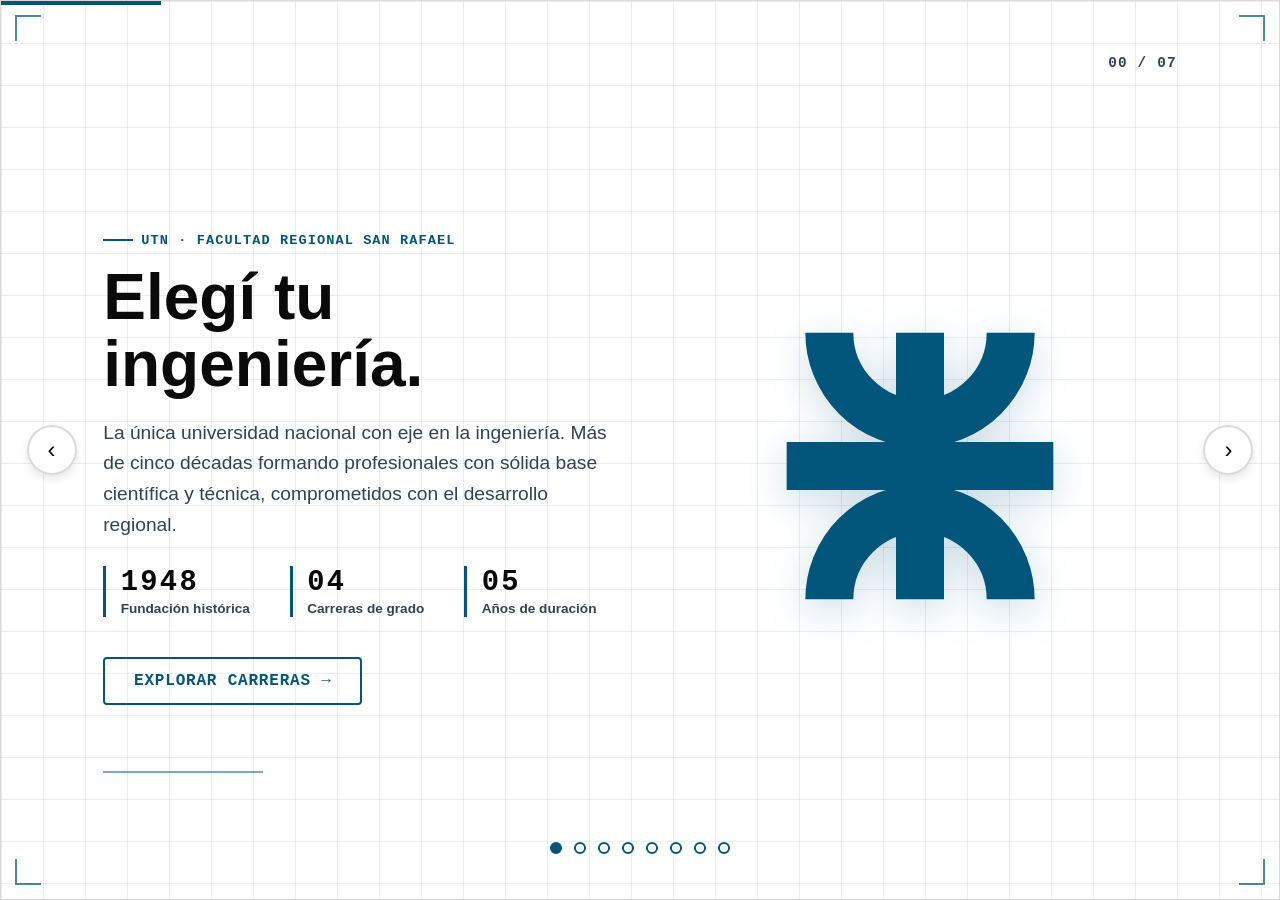
==== index.html @ 5a1975df "Optimizar encuadre responsive en formato móvil para la primera y última diapositiva" ====
<!DOCTYPE html>
<html lang="es">
<head>
<meta charset="UTF-8">
<meta name="viewport" content="width=device-width, initial-scale=1, maximum-scale=1, user-scalable=no, viewport-fit=cover">
<title>UTN San Rafael — Elegí tu ingeniería</title>
<meta name="description" content="Presentación interactiva de las carreras de grado de la UTN Facultad Regional San Rafael. Conocé la oferta académica, duración, planes de estudio y orientación vocacional.">

<!-- Open Graph / Facebook / WhatsApp -->
<meta property="og:type" content="website">
<meta property="og:url" content="https://ignacio-helbas.github.io/PresentacionOfertaEducativa/">
<meta property="og:title" content="UTN San Rafael — Elegí tu ingeniería">
<meta property="og:description" content="Presentación interactiva de las carreras de grado de la UTN Facultad Regional San Rafael. Conocé la oferta académica, duración y planes de estudio.">
<meta property="og:image" content="https://ignacio-helbas.github.io/PresentacionOfertaEducativa/imagenes/og-portada.png">
<meta property="og:image:secure_url" content="https://ignacio-helbas.github.io/PresentacionOfertaEducativa/imagenes/og-portada.png">
<meta property="og:image:type" content="image/png">
<meta property="og:image:width" content="1200">
<meta property="og:image:height" content="630">
<meta property="og:image:alt" content="Portada de UTN San Rafael - Elegí tu ingeniería">

<!-- Twitter / X -->
<meta name="twitter:card" content="summary_large_image">
<meta name="twitter:url" content="https://ignacio-helbas.github.io/PresentacionOfertaEducativa/">
<meta name="twitter:title" content="UTN San Rafael — Elegí tu ingeniería">
<meta name="twitter:description" content="Presentación interactiva de las carreras de grado de la UTN Facultad Regional San Rafael. Conocé la oferta académica, duración y planes de estudio.">
<meta name="twitter:image" content="https://ignacio-helbas.github.io/PresentacionOfertaEducativa/imagenes/og-portada.png">

<link rel="stylesheet" href="Animacion.css">
</head>
<body>

<div id="stage">
<div id="deck">
  <div class="bpgrid"></div>
  <div class="corner tl"></div><div class="corner tr"></div><div class="corner bl"></div><div class="corner br"></div>
  <div class="progress" id="progress"></div>

  <!-- DIAPOSITIVA 0: Bienvenida e Institución -->
  <div class="slide active" id="s0">
    <div class="slide-content">
      <span class="idx mono">00 / 07</span>
      
      <div class="hero-container">
        <div class="hero-text">
          <span class="tag mono">UTN · FACULTAD REGIONAL SAN RAFAEL</span>
          <h1 class="big">Elegí tu<br>ingeniería.</h1>
          <p class="lead">La única universidad nacional con eje en la ingeniería. Más de cinco décadas formando profesionales con sólida base científica y técnica, comprometidos con el desarrollo regional.</p>
          
          <div class="statrow">
            <div class="stat"><b class="mono">1948</b><span>Fundación histórica</span></div>
            <div class="stat"><b class="mono">04</b><span>Carreras de grado</span></div>
            <div class="stat"><b class="mono">05</b><span>Años de duración</span></div>
          </div>

          <button class="startbtn mono btn-block hero-btn" onclick="go(1)">EXPLORAR CARRERAS →</button>
        </div>

        <!-- Contenedor del Logo Animado UTN -->
        <div class="hero-visual">
          <svg class="utn-animated-logo" viewBox="0 0 120 120" xmlns="http://www.w3.org/2000/svg">
            <g stroke="var(--azul)" stroke-width="18" stroke-linecap="butt" fill="none">
              <path class="draw-path" d="M 60 60 L 60 10" />
              <path class="draw-path" d="M 60 60 L 60 110" />
              <path class="draw-path delay-1" d="M 60 60 L 10 60" />
              <path class="draw-path delay-1" d="M 60 60 L 110 60" />
              <path class="draw-path delay-2" d="M 60 44 A 34 34 0 0 1 26 10" />
              <path class="draw-path delay-2" d="M 60 44 A 34 34 0 0 0 94 10" />
              <path class="draw-path delay-3" d="M 60 76 A 34 34 0 0 0 26 110" />
              <path class="draw-path delay-3" d="M 60 76 A 34 34 0 0 1 94 110" />
            </g>
          </svg>
        </div>
      </div>
      <div class="blueline"></div>
    </div>
  </div>

  <!-- DIAPOSITIVA 1: Matriz de Carreras -->
  <div class="slide" id="s1">
    <div class="slide-content" style="width: 100%;">
      <span class="idx mono">01 / 07</span>
      <span class="tag mono">OFERTA ACADÉMICA</span>
      <h1 class="big" style="font-size:clamp(1.5rem,3.4vw,2.2rem)">Seleccioná una especialidad</h1>
      <div id="career-grid" class="career-grid"></div>
    </div>
  </div>

  <!-- DIAPOSITIVA 6: Test de orientación -->
  <div class="slide" id="s6">
    <div class="slide-content" style="width: 100%;">
      <span class="idx mono">06 / 07</span>
      <span class="tag mono">TEST DE ORIENTACIÓN</span>
      <h1 class="big" style="font-size:clamp(1.5rem,3.4vw,2.2rem)">¿No sabés cuál elegir?</h1>
      <div class="quizwrap">
        <div id="quizBox"></div>
        <div id="quizResult"></div>
      </div>
    </div>
  </div>

  <!-- DIAPOSITIVA 7: Contacto e Ingreso -->
  <div class="slide" id="s7">
    <div class="slide-content">
      <span class="idx mono">07 / 07</span>
      <span class="tag mono">CONTACTO E INGRESO</span>
      <h1 class="big" style="font-size:clamp(1.35rem,2.8vw,1.85rem); margin: 0 0 .4rem;">Sumate a la próxima generación de ingenieros.</h1>
      
      <p class="lead" style="margin-bottom: .6rem; font-size: clamp(.85rem,1.1vw,.95rem); line-height: 1.45; max-width: 620px;">
        Desde el <strong>13 de noviembre al 28 de diciembre</strong> estarán abiertas las inscripciones para cursar el ingreso universitario desde el <strong>18 de enero hasta fines del mes de febrero</strong>.
      </p>

      <div class="statrow" style="margin: .8rem 0; gap: 2rem;">
        <div class="stat">
          <b class="mono" style="font-size: 1.15rem;">13 NOV · 28 DIC</b>
          <span style="font-size: .75rem;">Inscripciones abiertas</span>
        </div>
        <div class="stat">
          <b class="mono" style="font-size: 1.15rem;">18 ENE · FINES FEB</b>
          <span style="font-size: .75rem;">Cursado del ingreso</span>
        </div>
      </div>

      <div class="contact-grid" style="display: grid; grid-template-columns: repeat(auto-fit, minmax(260px, 1fr)); gap: 1rem 2rem; margin-top: .8rem; padding-top: .8rem; border-top: 1px solid var(--line); max-width: 720px;">
        <div>
          <span class="mono" style="display: block; font-size: .75rem; font-weight: bold; color: var(--azul); letter-spacing: .08em; margin-bottom: .25rem;">
            CONTACTO · SECRETARÍA ESTUDIANTIL
          </span>
          <p style="margin: 0; font-size: .92rem; font-weight: bold; color: var(--ink);">
            Ing. Giuliana Romani <span class="mono" style="font-size: .8rem; color: var(--dim); font-weight: normal;">· Secretaria</span>
          </p>
          <p style="margin: .2rem 0; font-size: .85rem; color: var(--dim);">
            <a href="mailto:gromani@frsr.utn.edu.ar" style="color: var(--azul); font-weight: bold; text-decoration: none;">gromani@frsr.utn.edu.ar</a>
            <span style="margin: 0 .3rem; color: var(--line);">·</span>
            <span class="mono">Tel. 0260 4421078 int. 120</span>
          </p>

          <div>
            <a href="https://www.instagram.com/bienestarutnsanrafael/" target="_blank" rel="noopener" class="ig-link" style="margin-top: .3rem;">
              <div class="ig-circle" style="width: 24px; height: 24px;">
                <svg width="13" height="13" viewBox="0 0 24 24" fill="none" stroke="currentColor" stroke-width="2" stroke-linecap="round" stroke-linejoin="round">
                  <rect width="20" height="20" x="2" y="2" rx="5" ry="5"/>
                  <path d="M16 11.37A4 4 0 1 1 12.63 8 4 4 0 0 1 16 11.37z"/>
                  <line x1="17.5" x2="17.51" y1="6.5" y2="6.5"/>
                </svg>
              </div>
              <span class="ig-user" style="font-size: .88rem;">@bienestarutnsanrafael</span>
            </a>
          </div>
        </div>

        <div>
          <span class="mono" style="display: block; font-size: .75rem; font-weight: bold; color: var(--dim); letter-spacing: .08em; margin-bottom: .25rem;">
            SEDE Y ENLACES
          </span>
          <p class="mono" style="font-size: .78rem; margin: 0 0 .4rem; color: var(--dim); line-height: 1.35;">
            AV. JUSTO JOSÉ DE URQUIZA 314 · SAN RAFAEL
          </p>
          <div class="linklist" style="margin-top: 0;">
            <a href="https://www.frsr.utn.edu.ar/seminario-universitario" target="_blank" rel="noopener" style="margin: .2rem 0; font-size: .88rem;">→ Cómo inscribirse</a>
            <a href="https://www.frsr.utn.edu.ar/" target="_blank" rel="noopener" style="margin: .2rem 0; font-size: .88rem;">→ Sitio oficial de la Facultad</a>
          </div>
        </div>
      </div>

      <div style="margin-top: 1rem;">
        <button class="startbtn mono btn-block" style="padding: .55rem 1.4rem; font-size: .85rem;" onclick="go(0)">← VOLVER AL INICIO</button>
      </div>
    </div>
  </div>

  <!-- Controles de Navegación -->
  <button class="arrow" id="prev" onclick="step(-1)">‹</button>
  <button class="arrow" id="next" onclick="step(1)">›</button>
  <div id="nav"></div>
</div>
</div>

<script>
const CAREERS=[
 {id:"sistemas",color:"#ed2f59",name:"Ingeniería en Sistemas de Información",
  tag:"Software, datos y seguridad informática",
  years:"5 años",hours:"4016 hs",
  desc:"Forma profesionales capaces de analizar requerimientos de información y diseñar, desarrollar, implementar y controlar sistemas informáticos al servicio de organizaciones de cualquier rubro.",
  chips:["Seguridad informática","Desarrollo de software","Calidad de sistemas"],
  plan:"https://frsrutneduar-my.sharepoint.com/:b:/g/personal/web_frsr_utn_edu_ar/IQAoP-qR4d-MSY-2PwpPExMqAU0PEO1Xm5k931-MudNQInE?e=33eVlI",
  image:"https://www.frsr.utn.edu.ar/wp-content/uploads/2023/03/03-SistDeco.jpg",
  localImage:"imagenes/03-SistDeco.jpg",
  path:'<rect x="3" y="4" width="18" height="13" rx="1"/><path d="M8 21h8M12 17v4"/>'},
 {id:"civil",color:"#ea5437",name:"Ingeniería Civil",
  tag:"Estructuras, obras y desarrollo urbano",
  years:"5 años",hours:"~4000 hs",
  desc:"Forma profesionales capaces de diseñar, proyectar, calcular y dirigir obras de infraestructura civil, vial e hidráulica, con criterios de calidad y sostenibilidad.",
  chips:["Estructuras","Obras viales","Hidráulica"],
  plan:"https://frsrutneduar-my.sharepoint.com/:b:/g/personal/web_frsr_utn_edu_ar/IQA4Mn1q00krQYCNsZdlv_WoAaQmWapWE_-N_8TSxXfb8dk?e=gDS9Yk",
  image:"https://www.frsr.utn.edu.ar/wp-content/uploads/2023/08/Carreras-Dec-Civ.png",
  localImage:"imagenes/Carreras-Dec-Civ.png",
  path:'<path d="M3 21h18M4 21V10l8-6 8 6v11M9 21v-6h6v6"/>'},
 {id:"electro",color:"#55749a",name:"Ingeniería Electromecánica",
  tag:"Energía, máquinas y automatización",
  years:"5 años",hours:"~4000 hs",
  desc:"Prepara profesionales para diseñar, calcular y mantener máquinas, instalaciones y sistemas eléctricos, mecánicos y de generación de energía.",
  chips:["Automatización","Energía eléctrica","Mantenimiento"],
  plan:"https://frsrutneduar-my.sharepoint.com/:b:/g/personal/web_frsr_utn_edu_ar/IQDe3_PeKOXOSodCXI_8q090AXrpE_jPvJF8T1yzlxkEilc?e=tUMP7x",
  image:"https://www.frsr.utn.edu.ar/wp-content/uploads/2023/08/Carreras-Dec-Ele.png",
  localImage:"imagenes/Carreras-Dec-Ele.png",
  objectPosition:"center 77%",
  path:'<path d="M13 2 3 14h7l-1 8 10-12h-7l1-8Z"/>'},
 {id:"industrial",color:"#7a8216",name:"Ingeniería Industrial",
  tag:"Gestión de procesos y producción",
  years:"5 años",hours:"~4000 hs",
  desc:"Forma profesionales para gestionar organizaciones y sistemas productivos de forma integral, aplicando mejora continua y nuevas tecnologías.",
  chips:["Producción","Logística","Mejora continua"],
  plan:"https://frsrutneduar-my.sharepoint.com/:b:/g/personal/web_frsr_utn_edu_ar/IQAzqlwRzWwTRpLQ-387n7xQAToQne6_MbGmb79vxZ9rZrI?e=TErCXV",
  image:"https://www.frsr.utn.edu.ar/wp-content/uploads/2023/08/Carreras-Dec-Ind.png",
  localImage:"imagenes/Carreras-Dec-Ind.png",
  objectPosition:"center 60%",
  path:'<rect x="3" y="10" width="4" height="10"/><rect x="10" y="6" width="4" height="14"/><rect x="17" y="3" width="4" height="17"/>'}
];

const deck = document.getElementById("deck");
const gridEl = document.getElementById("career-grid");

CAREERS.forEach((c, i) => {
  // 1. Matriz 2x2
  const card = document.createElement("div");
  card.className = "career-card";
  card.style.borderColor = c.color;
  card.innerHTML = `
    <div class="iconbox" style="background:${c.color}; margin: 0 auto 1rem auto;">
      <svg viewBox="0 0 24 24" fill="none" stroke="#fff" stroke-width="2">${c.path}</svg>
    </div>
    <h3 style="margin:0; font-size:1.1rem; color:var(--ink)">${c.name}</h3>
  `;
  card.onclick = () => go(i + 2);
  gridEl.appendChild(card);

  // 2. Diapositiva Carrera
  const el = document.createElement("div");
  el.className = "slide"; 
  el.id = "career" + i;
  el.innerHTML = `
    <div class="slide-content">
      <span class="idx mono">0${i+2} / 07</span>
      <span class="tag mono" style="color:${c.color}; font-size: 1.1rem; font-weight: bold;">CARRERA 0${i+1} · ${c.years.toUpperCase()}</span>
      <div class="career">
        <div class="left">
          <div class="iconbox" style="background:${c.color}"><svg viewBox="0 0 24 24" fill="none" stroke="#fff" stroke-width="2">${c.path}</svg></div>
          <h1 class="big" style="font-size:clamp(1.5rem,2.6vw,1.9rem)">${c.name}</h1>
          <p class="lead">${c.desc}</p>
          <div class="metrics">
            <div class="metric"><b class="mono" style="color:${c.color}">${c.years}</b><span>Duración</span></div>
            <div class="metric"><b class="mono" style="color:${c.color}">${c.hours}</b><span>Carga horaria</span></div>
          </div>
          <div class="chips">${c.chips.map(x=>`<span class="chip">${x}</span>`).join("")}</div>
          
          <div class="mobile-btn-group" style="display:flex; gap:10px; margin-top:1.8rem; flex-wrap: wrap;">
              <a class="planbtn mono btn-block" style="background:${c.color}" href="${c.plan}" target="_blank" rel="noopener">VER PLAN ↗</a>
              <button class="startbtn mono btn-block" style="margin-top:0; border-color:${c.color}; color:${c.color}" onclick="go(1)">← VOLVER</button>
          </div>
        </div>
        <div class="rightpanel" style="border-color:${c.color}; box-shadow: 0 4px 15px ${c.color}25;">
          <div class="scanline" style="background:${c.color}"></div>
          ${c.image 
            ? `<img src="${c.image}" alt="${c.name}" class="career-img" style="object-position: ${c.objectPosition || 'center'};" onerror="this.onerror=null; if('${c.localImage}') this.src='${c.localImage}';">`
            : `<svg viewBox="0 0 24 24" fill="none" stroke="${c.color}" stroke-width="1.2" opacity="0.9">${c.path}</svg>`
          }
        </div>
      </div>
    </div>`;
  deck.insertBefore(el, document.getElementById("s6"));
});

const slides=[...document.querySelectorAll(".slide")];
const navEl=document.getElementById("nav");
slides.forEach((s,i)=>{
  const d=document.createElement("button");
  d.className="dot"; d.setAttribute("aria-label","Ir a diapositiva "+(i+1));
  d.addEventListener("click",()=>go(i));
  navEl.appendChild(d);
});
let cur=0;
const hash = window.location.hash.toLowerCase();
if (hash.includes("sistemas") || hash.includes("career0")) cur = 2;
else if (hash.includes("civil") || hash.includes("career1")) cur = 3;
else if (hash.includes("electro") || hash.includes("career2")) cur = 4;
else if (hash.includes("industrial") || hash.includes("career3")) cur = 5;
else if (hash.includes("contacto") || hash.includes("ingreso") || hash.includes("s7")) cur = 7;
function render(){
  slides.forEach((s,i)=>{
    s.classList.toggle("active",i===cur);
    s.classList.toggle("left",i<cur);
    // Vuelve el scroll arriba cuando cambias de diapositiva
    if(i===cur) s.scrollTop = 0; 
  });
  [...navEl.children].forEach((d,i)=>d.classList.toggle("on",i===cur));
  document.getElementById("progress").style.width=((cur+1)/slides.length*100)+"%";
}
function go(i){cur=Math.max(0,Math.min(slides.length-1,i));render()}
function step(d){go(cur+d)}
document.addEventListener("keydown",e=>{
  if(e.key==="ArrowRight")step(1);
  if(e.key==="ArrowLeft")step(-1);
});
let touchX=null; let touchY=null;
deck.addEventListener("touchstart",e=>{
  touchX=e.touches[0].clientX;
  touchY=e.touches[0].clientY;
});
deck.addEventListener("touchend",e=>{
  if(touchX===null || touchY===null)return;
  const dx=e.changedTouches[0].clientX-touchX;
  const dy=e.changedTouches[0].clientY-touchY;
  // Solo cambiamos de diapositiva si el swipe fue más horizontal que vertical (para no entorpecer el scroll de lectura)
  if(Math.abs(dx) > Math.abs(dy) && Math.abs(dx)>50){
    step(dx<0?1:-1);
  }
  touchX=null; touchY=null;
});
render();

const QUESTIONS=[
 {q:"¿Qué te gusta más?",
  opts:[{t:"Programar y resolver problemas lógicos",w:{sistemas:2}},
        {t:"Construir y diseñar espacios y estructuras",w:{civil:2}},
        {t:"Entender cómo funcionan máquinas y motores",w:{electro:2}},
        {t:"Organizar procesos y mejorar cómo se hacen las cosas",w:{industrial:2}}]},
 {q:"En un proyecto grupal, ¿qué rol tomás?",
  opts:[{t:"El que arma el plan y coordina tiempos",w:{industrial:1}},
        {t:"El que resuelve los problemas técnicos",w:{electro:1,sistemas:1}},
        {t:"El que dibuja o planifica el diseño",w:{civil:1}},
        {t:"El que programa o automatiza tareas",w:{sistemas:1}}]},
 {q:"¿Qué materia del secundario disfrutás más?",
  opts:[{t:"Matemática y computación",w:{sistemas:1}},
        {t:"Física y dibujo técnico",w:{civil:1}},
        {t:"Física y tecnología",w:{electro:1}},
        {t:"Economía y organización",w:{industrial:1}}]}
];
let answers=[]; let qIndex=0;
const quizBox=document.getElementById("quizBox");
function renderQuestion(){
  if(qIndex>=QUESTIONS.length){showResult();return}
  const q=QUESTIONS[qIndex];
  quizBox.innerHTML=`<p class="mono" style="font-size:.8rem;color:var(--azul)">PREGUNTA 0${qIndex+1}/03</p><p style="font-size:1rem">${q.q}</p>`+
    q.opts.map((o,i)=>`<button class="opt" data-i="${i}">${o.t}</button>`).join("");
  quizBox.querySelectorAll(".opt").forEach(btn=>{
    btn.addEventListener("click",()=>{
      answers.push(q.opts[btn.dataset.i].w);
      qIndex++;
      renderQuestion();
    });
  });
}
function showResult(){
  const totals={sistemas:0,civil:0,electro:0,industrial:0};
  answers.forEach(w=>{for(const k in w)totals[k]+=w[k]});
  let best="sistemas",max=-1;
  for(const k in totals){if(totals[k]>max){max=totals[k];best=k}}
  const c=CAREERS.find(x=>x.id===best);
  quizBox.innerHTML=`<button class="opt" onclick="restartQuiz()">↺ Volver a intentar</button>`;
  const res=document.getElementById("quizResult");
  res.style.display="block";
  res.style.borderColor=c.color;
  res.innerHTML=`<span class="mono" style="font-size:.7rem;color:${c.color}">RESULTADO</span><br><b>${c.name}</b><br><span style="color:var(--dim);font-size:.85rem">${c.tag}</span>`;
}
function restartQuiz(){answers=[];qIndex=0;document.getElementById("quizResult").style.display="none";renderQuestion()}
renderQuestion();
</script>
</body>
</html>
---- Animacion.css ----
/* ==========================================================================
   UTN SAN RAFAEL - MUESTRA EDUCATIVA (Adaptado 9:16 Móvil)
   ========================================================================== */

:root {
  --ink: #0a0a0a;         
  --dim: #334155;         
  --line: rgba(0,0,0,0.15);
  --bg0: #f1f5f9;         
  --bg1: #ffffff;         
  --civil: #ea5437; 
  --electro: #55749a; 
  --industrial: #7a8216; 
  --sistemas: #ed2f59; 
  --azul: #02557b;
}

* { box-sizing: border-box; }
html, body { height: 100%; }

body {
  margin: 0; padding: 0;
  background: var(--bg0);
  color: var(--ink);
  font-family: Arial, Helvetica, sans-serif;
  overflow: hidden; 
}

#stage {
  position: fixed; inset: 0;
  display: flex; align-items: center; justify-content: center;
  background: radial-gradient(circle at 20% 10%, #ffffff 0%, var(--bg0) 80%);
}

#deck {
  position: relative;
  width: 100%; height: 100%;
  max-height: 100vh;
  max-width: 1400px;
  aspect-ratio: 16/9; /* Para PC se mantiene rectangular */
  background: var(--bg1);
  border: 1px solid var(--line);
  overflow: hidden;
  box-shadow: 0 20px 50px rgba(0,0,0,0.1); 
}

.bpgrid {
  position: absolute; inset: 0; pointer-events: none;
  background-image: linear-gradient(var(--line) 1px, transparent 1px), linear-gradient(90deg, var(--line) 1px, transparent 1px);
  background-size: 42px 42px; opacity: .5;
}

.corner { position: absolute; width: 26px; height: 26px; border: 2px solid var(--azul); opacity: .7; pointer-events: none; }
.corner.tl { top: 14px; left: 14px; border-right: none; border-bottom: none; }
.corner.tr { top: 14px; right: 14px; border-left: none; border-bottom: none; }
.corner.bl { bottom: 14px; left: 14px; border-right: none; border-top: none; }
.corner.br { bottom: 14px; right: 14px; border-left: none; border-top: none; }

/* Envoltorio principal de cada diapositiva */
.slide {
  position: absolute; inset: 0;
  display: flex; flex-direction: column; justify-content: center;
  padding: 6% 8%;
  opacity: 0; transform: translateX(40px);
  transition: opacity .5s ease, transform .5s ease;
  pointer-events: none;
  overflow-y: auto; /* Fundamental para celulares */
  overflow-x: hidden;
}

/* Ocultar barra de scroll para estética app */
.slide::-webkit-scrollbar { width: 0px; background: transparent; }

.slide.active { opacity: 1; transform: translateX(0); pointer-events: auto; }
.slide.left { transform: translateX(-40px); }

/* Contenedor interno para centrar el contenido y respetar márgenes del scroll */
.slide-content {
  width: 100%;
  margin: auto 0;
  display: flex; flex-direction: column;
}

#s0 .slide-content { align-items: flex-start; }
#s1 .slide-content { align-items: center; text-align: center; }

/* Tipografía general */
.mono { font-family: "Courier New", monospace; letter-spacing: .08em; }
h1.big { font-size: clamp(2.2rem, 5vw, 4rem); margin: 0 0 .6rem; font-weight: 800; line-height: 1.05; }
p.lead { color: var(--dim); max-width: 600px; line-height: 1.6; font-size: clamp(1.05rem, 1.5vw, 1.25rem); }

.tag { display: inline-flex; align-items: center; gap: 8px; font-size: .85rem; color: var(--azul); margin-bottom: 1rem; font-weight: bold; }
.tag::before { content: ""; width: 30px; height: 2px; background: var(--azul); }

.idx { position: absolute; top: 6%; right: 8%; font-size: .9rem; color: var(--dim); font-weight: bold; }

/* Portada y Logo UTN */
.hero-container { display: flex; align-items: center; justify-content: space-between; width: 100%; gap: 3rem; margin-top: 2rem; }
.hero-text { flex: 1; max-width: 650px; }
.hero-visual { flex: 1; display: flex; justify-content: center; align-items: center; min-height: 250px; }

.utn-animated-logo { width: 100%; max-width: 320px; height: auto; filter: drop-shadow(0 10px 20px rgba(2, 85, 123, 0.2)); overflow: visible; }
.draw-path { stroke-dasharray: 60; stroke-dashoffset: 60; animation: utnDraw 0.5s ease-out forwards; }
.draw-path.delay-1 { animation-delay: 0.1s; }
.draw-path.delay-2 { animation-delay: 0.2s; }
.draw-path.delay-3 { animation-delay: 0.3s; }
@keyframes utnDraw { 0% { stroke-dashoffset: 60; } 100% { stroke-dashoffset: 0; } }

/* Grilla de Carreras 2x2 */
.career-grid { display: grid; grid-template-columns: 1fr 1fr; gap: 1.5rem; margin-top: 2rem; margin-left: auto; margin-right: auto; max-width: 800px; width: 100%; }
.career-card { background: var(--bg1); border: 2px solid; border-radius: 12px; padding: 2.5rem 1.5rem; text-align: center; cursor: pointer; transition: all 0.3s cubic-bezier(0.25, 0.8, 0.25, 1); box-shadow: 0 4px 6px var(--line); display: flex; flex-direction: column; justify-content: center; }
.career-card h3 { font-size: 1.3rem !important; margin-top: 10px !important; }
.career-card:hover { transform: translateY(-8px) scale(1.03); box-shadow: 0 15px 30px rgba(0,0,0,0.15); }

/* Detalles de Carreras */
.career { display: grid; grid-template-columns: 1fr 1fr; gap: 2rem; align-items: center; height: 100%; }
.career .left { padding-right: 1rem; }
.iconbox { width: 72px; height: 72px; display: flex; align-items: center; justify-content: center; margin-bottom: 1rem; clip-path: polygon(15% 0, 100% 0, 100% 85%, 85% 100%, 0 100%, 0 15%); }
.iconbox svg { width: 36px; height: 36px; }
.chips { display: flex; gap: .6rem; flex-wrap: wrap; margin-top: 1rem; }
.chip { font-size: .85rem; border: 1px solid var(--line); color: var(--ink); padding: .4rem .8rem; border-radius: 4px; background: var(--bg0); font-weight: 500;}

.metrics { display: flex; gap: 1.8rem; margin-top: 1.2rem; }
.metric b { display: block; font-size: 1.5rem; }
.metric span { font-size: .85rem; color: var(--dim); font-weight: bold; }
.statrow { display: flex; gap: 2.5rem; margin-top: 1.6rem; flex-wrap: wrap; }
.stat { border-left: 3px solid var(--azul); padding-left: .9rem; }
.stat b { display: block; font-size: 1.8rem; color: var(--ink); }
.stat span { font-size: .85rem; color: var(--dim); font-weight: bold; }

.rightpanel { position: relative; width: 100%; height: 387px; max-height: min(387px, 60vh); display: flex; align-items: center; justify-content: center; background: var(--bg0); overflow: hidden; border-radius: 8px; border: 2px solid var(--line); }
.rightpanel::after { content: ""; position: absolute; inset: 0; border: 2px solid inherit; border-color: inherit; border-radius: inherit; pointer-events: none; z-index: 5; }
.rightpanel svg { width: 55%; height: 55%; opacity: .9; position: relative; z-index: 1; }
.rightpanel img, .career-img { width: 100%; height: 100%; object-fit: cover; object-position: center; display: block; position: relative; z-index: 1; }
.scanline { position: absolute; left: 0; right: 0; height: 2px; opacity: .5; animation: scan 3.5s linear infinite; z-index: 3; pointer-events: none; }
@keyframes scan { 0% { top: 4%; } 100% { top: 94%; } }

/* Botones */
.startbtn, .planbtn {
  display: inline-block; padding: .8rem 1.8rem; font-size: 1rem; font-weight: bold;
  border-radius: 4px; cursor: pointer; transition: all 0.2s ease; text-decoration: none; text-align: center;
}
.startbtn { margin-top: 1.6rem; border: 2px solid var(--azul); color: var(--azul); background: transparent; letter-spacing: .05em; }
.startbtn:hover { background: var(--azul); color: #ffffff; }
.hero-btn { margin-top: 2.5rem; }
.planbtn { margin-top: 1.3rem; color: #ffffff; }
.planbtn:hover { filter: brightness(1.1); }
.blueline { position: absolute; left: 8%; bottom: 14%; width: 160px; height: 2px; background: var(--azul); opacity: .5; }
.linklist a { color: var(--azul); text-decoration: none; display: block; margin: .6rem 0; font-size: 1rem; font-weight: bold; }
.linklist a:hover { text-decoration: underline; }

.ig-link { display: inline-flex; align-items: center; gap: .65rem; text-decoration: none; margin: .6rem 0; transition: opacity .2s ease; }
.ig-link:hover { opacity: .85; }
.ig-circle { width: 28px; height: 28px; border-radius: 50%; background: linear-gradient(45deg, #f09433, #e6683c, #dc2743, #cc2366, #bc1888); display: flex; align-items: center; justify-content: center; color: #ffffff; flex-shrink: 0; box-shadow: 0 2px 5px rgba(0,0,0,0.15); }
.ig-user { font-size: .95rem; font-weight: bold; color: var(--azul); text-decoration: none; }
.ig-link:hover .ig-user { text-decoration: underline; }

/* Quiz */
.quizwrap { max-width: 640px; margin-bottom: 2rem; }
#quizBox p:not(.mono) { font-size: 1.25rem !important; font-weight: bold; color: var(--ink); margin-bottom: 1rem; }
.opt { display: block; width: 100%; text-align: left; background: var(--bg1); border: 2px solid var(--line); color: var(--ink); padding: 1rem 1.2rem; margin: .6rem 0; font-size: 1rem; cursor: pointer; border-radius: 6px; font-weight: 500; }
.opt:hover { border-color: var(--azul); color: var(--azul); background: var(--bg0); }
#quizResult { margin-top: 1rem; padding: 1.5rem; border-left: 4px solid var(--azul); display: none; background: var(--bg0); }

/* Navegación Base */
#nav { position: absolute; bottom: 5%; left: 50%; transform: translateX(-50%); display: flex; gap: 12px; z-index: 5; }
.dot { width: 12px; height: 12px; border: 2px solid var(--azul); background: transparent; cursor: pointer; padding: 0; border-radius: 50%; }
.dot.on { background: var(--azul); }
.arrow { position: absolute; top: 50%; transform: translateY(-50%); width: 50px; height: 50px; border: 2px solid var(--line); background: rgba(255, 255, 255, 0.9); color: var(--ink); cursor: pointer; font-size: 1.5rem; z-index: 5; border-radius: 50%; box-shadow: 0 4px 10px rgba(0,0,0,0.1); display: flex; align-items: center; justify-content: center; }
.arrow:hover { border-color: var(--azul); color: var(--azul); }
#prev { left: 2%; }
#next { right: 2%; }
.progress { position: absolute; top: 0; left: 0; height: 4px; background: var(--azul); transition: width .4s ease; z-index: 5; }

/* --------------------------------------------------------------------------
   RESPONSIVE DESIGN: MODO FOLLETO VERTICAL 9:16 (Móviles)
   -------------------------------------------------------------------------- */
@media (max-width: 900px) {
  /* Al romper los 900px, el contenedor pasa a ser la pantalla entera */
  #deck {
    aspect-ratio: auto;
    height: 100dvh; /* Ocupa dinámicamente el alto del teléfono */
    border: none;
    border-radius: 0;
  }
  
  .slide { 
    padding: 12% 6% 16% 6%; /* Más proporcionado para encuadrar en pantalla */
  }

  .slide-content {
    margin: auto 0; /* Centrado vertical suave cuando el contenido cabe */
  }

  /* Diapositiva 0 (Inicio) perfectamente encuadrada */
  .hero-container { flex-direction: column-reverse; text-align: center; gap: 1rem; margin-top: 0; }
  .hero-visual { display: flex; max-width: 110px; min-height: auto; margin: 0 auto; }
  .blueline { display: none; }
  .statrow { justify-content: center; gap: 1.1rem; margin: .8rem 0; }
  #s0 .slide-content { align-items: center; width: 100%; }
  #s0 h1.big { font-size: clamp(1.8rem, 6.5vw, 2.3rem); margin-bottom: .4rem; }
  #s0 p.lead { font-size: .88rem; line-height: 1.45; margin-bottom: .5rem; max-width: 90%; }
  #s0 .stat b { font-size: 1.25rem; }
  #s0 .stat span { font-size: .72rem; }
  .hero-btn { margin-top: 1.2rem !important; }

  /* Adaptación de la navegación para que no tape el texto en vertical */
  .arrow {
    top: auto;
    bottom: 3%; /* Bajan junto a los puntos */
    transform: none;
    width: 45px; height: 45px;
  }
  #prev { left: 5%; }
  #next { right: 5%; }
  #nav { bottom: 5%; }
  
  .idx { top: 4%; right: 5%; }
}

@media (max-width: 640px) {
  .career { grid-template-columns: 1fr; gap: 1rem; }
  .rightpanel { display: none; }
  
  .career-grid { grid-template-columns: 1fr; gap: 1rem; margin-bottom: 2rem;}
  
  .career-card { 
    padding: 1.2rem; flex-direction: row; align-items: center; justify-content: flex-start; gap: 1rem; text-align: left; 
  }
  .career-card .iconbox { margin: 0 !important; width: 56px; height: 56px; }
  .career-card h3 { margin-top: 0 !important; }

  /* En móviles compactos, encuadre de Diapositiva 7 */
  #s7 h1.big { font-size: clamp(1.25rem, 4.8vw, 1.6rem); margin-bottom: .3rem; }
  #s7 p.lead { font-size: .8rem; line-height: 1.35; margin-bottom: .4rem; }
  #s7 .statrow { gap: .8rem; margin: .5rem 0; }
  #s7 .stat b { font-size: 1rem; }
  #s7 .stat span { font-size: .7rem; }
  #s7 .contact-grid { margin-top: .5rem !important; padding-top: .5rem !important; gap: .6rem !important; }
  #s7 .startbtn { margin-top: .8rem !important; }

  /* Los botones ocupan todo el ancho del celular simulando una App */
  .btn-block {
    width: 100%;
    margin-left: 0;
    margin-right: 0;
    box-sizing: border-box;
  }
  .mobile-btn-group { flex-direction: column; gap: 0.5rem; margin-bottom: 3rem;}
}
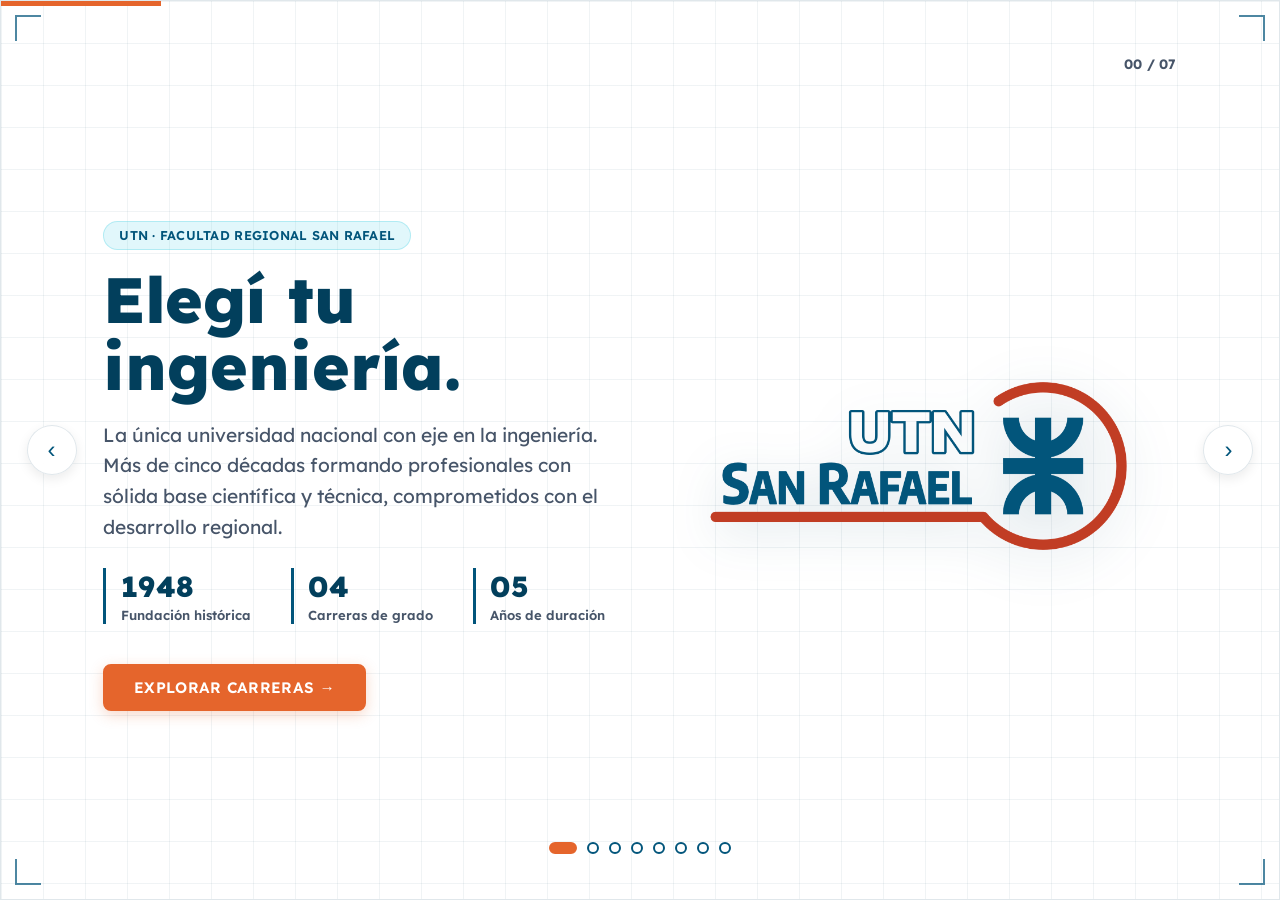
==== commit 29f49755: "Actualizar al Sistema de Diseño UTN FRSR v2.0: tipografía Lexend, logos oficiales en carátula y diap" ====
--- a/index.html
+++ b/index.html
@@ -25,6 +25,11 @@
 <meta name="twitter:description" content="Presentación interactiva de las carreras de grado de la UTN Facultad Regional San Rafael. Conocé la oferta académica, duración y planes de estudio.">
 <meta name="twitter:image" content="https://ignacio-helbas.github.io/PresentacionOfertaEducativa/imagenes/og-portada.png">
 
+<!-- Google Fonts: Lexend (UTN FRSR v2.0) -->
+<link rel="preconnect" href="https://fonts.googleapis.com">
+<link rel="preconnect" href="https://fonts.gstatic.com" crossorigin>
+<link href="https://fonts.googleapis.com/css2?family=Lexend:wght@300;400;500;600;700;800&display=swap" rel="stylesheet">
+
 <link rel="stylesheet" href="Animacion.css">
 </head>
 <body>
@@ -34,6 +39,11 @@
   <div class="bpgrid"></div>
   <div class="corner tl"></div><div class="corner tr"></div><div class="corner bl"></div><div class="corner br"></div>
   <div class="progress" id="progress"></div>
+
+  <!-- Header Oficial con Logo UTN San Rafael: 03-insignia-azul -->
+  <div class="deck-header" id="deck-header">
+    <img src="imagenes/logos/03-insignia-azul.png" alt="UTN San Rafael" class="insignia-header-img" onclick="go(0)" title="Volver al inicio">
+  </div>
 
   <!-- DIAPOSITIVA 0: Bienvenida e Institución -->
   <div class="slide active" id="s0">
@@ -52,26 +62,14 @@
             <div class="stat"><b class="mono">05</b><span>Años de duración</span></div>
           </div>
 
-          <button class="startbtn mono btn-block hero-btn" onclick="go(1)">EXPLORAR CARRERAS →</button>
-        </div>
-
-        <!-- Contenedor del Logo Animado UTN -->
+          <button class="startbtn btn-cta mono btn-block hero-btn" onclick="go(1)">EXPLORAR CARRERAS →</button>
+        </div>
+
+        <!-- Logo Oficial UTN FRSR v2.0: 01-principal-color -->
         <div class="hero-visual">
-          <svg class="utn-animated-logo" viewBox="0 0 120 120" xmlns="http://www.w3.org/2000/svg">
-            <g stroke="var(--azul)" stroke-width="18" stroke-linecap="butt" fill="none">
-              <path class="draw-path" d="M 60 60 L 60 10" />
-              <path class="draw-path" d="M 60 60 L 60 110" />
-              <path class="draw-path delay-1" d="M 60 60 L 10 60" />
-              <path class="draw-path delay-1" d="M 60 60 L 110 60" />
-              <path class="draw-path delay-2" d="M 60 44 A 34 34 0 0 1 26 10" />
-              <path class="draw-path delay-2" d="M 60 44 A 34 34 0 0 0 94 10" />
-              <path class="draw-path delay-3" d="M 60 76 A 34 34 0 0 0 26 110" />
-              <path class="draw-path delay-3" d="M 60 76 A 34 34 0 0 1 94 110" />
-            </g>
-          </svg>
-        </div>
-      </div>
-      <div class="blueline"></div>
+          <img src="imagenes/logos/01-principal-color.png" alt="UTN Facultad Regional San Rafael" class="hero-logo-img">
+        </div>
+      </div>
     </div>
   </div>
 
@@ -103,67 +101,53 @@
     <div class="slide-content">
       <span class="idx mono">07 / 07</span>
       <span class="tag mono">CONTACTO E INGRESO</span>
-      <h1 class="big" style="font-size:clamp(1.35rem,2.8vw,1.85rem); margin: 0 0 .4rem;">Sumate a la próxima generación de ingenieros.</h1>
+      <h1 class="big" style="font-size:clamp(1.5rem,3.2vw,2.2rem); margin: 0 0 .5rem;">Sumate a la próxima generación de ingenieros.</h1>
       
-      <p class="lead" style="margin-bottom: .6rem; font-size: clamp(.85rem,1.1vw,.95rem); line-height: 1.45; max-width: 620px;">
+      <p class="lead" style="margin-bottom: .8rem; font-size: clamp(.9rem,1.15vw,1.05rem); line-height: 1.5; max-width: 660px;">
         Desde el <strong>13 de noviembre al 28 de diciembre</strong> estarán abiertas las inscripciones para cursar el ingreso universitario desde el <strong>18 de enero hasta fines del mes de febrero</strong>.
       </p>
 
-      <div class="statrow" style="margin: .8rem 0; gap: 2rem;">
-        <div class="stat">
-          <b class="mono" style="font-size: 1.15rem;">13 NOV · 28 DIC</b>
-          <span style="font-size: .75rem;">Inscripciones abiertas</span>
-        </div>
-        <div class="stat">
-          <b class="mono" style="font-size: 1.15rem;">18 ENE · FINES FEB</b>
-          <span style="font-size: .75rem;">Cursado del ingreso</span>
-        </div>
-      </div>
-
-      <div class="contact-grid" style="display: grid; grid-template-columns: repeat(auto-fit, minmax(260px, 1fr)); gap: 1rem 2rem; margin-top: .8rem; padding-top: .8rem; border-top: 1px solid var(--line); max-width: 720px;">
-        <div>
-          <span class="mono" style="display: block; font-size: .75rem; font-weight: bold; color: var(--azul); letter-spacing: .08em; margin-bottom: .25rem;">
-            CONTACTO · SECRETARÍA ESTUDIANTIL
-          </span>
-          <p style="margin: 0; font-size: .92rem; font-weight: bold; color: var(--ink);">
-            Ing. Giuliana Romani <span class="mono" style="font-size: .8rem; color: var(--dim); font-weight: normal;">· Secretaria</span>
-          </p>
-          <p style="margin: .2rem 0; font-size: .85rem; color: var(--dim);">
-            <a href="mailto:gromani@frsr.utn.edu.ar" style="color: var(--azul); font-weight: bold; text-decoration: none;">gromani@frsr.utn.edu.ar</a>
-            <span style="margin: 0 .3rem; color: var(--line);">·</span>
-            <span class="mono">Tel. 0260 4421078 int. 120</span>
-          </p>
-
-          <div>
-            <a href="https://www.instagram.com/bienestarutnsanrafael/" target="_blank" rel="noopener" class="ig-link" style="margin-top: .3rem;">
-              <div class="ig-circle" style="width: 24px; height: 24px;">
-                <svg width="13" height="13" viewBox="0 0 24 24" fill="none" stroke="currentColor" stroke-width="2" stroke-linecap="round" stroke-linejoin="round">
-                  <rect width="20" height="20" x="2" y="2" rx="5" ry="5"/>
-                  <path d="M16 11.37A4 4 0 1 1 12.63 8 4 4 0 0 1 16 11.37z"/>
-                  <line x1="17.5" x2="17.51" y1="6.5" y2="6.5"/>
-                </svg>
-              </div>
-              <span class="ig-user" style="font-size: .88rem;">@bienestarutnsanrafael</span>
-            </a>
-          </div>
-        </div>
-
-        <div>
-          <span class="mono" style="display: block; font-size: .75rem; font-weight: bold; color: var(--dim); letter-spacing: .08em; margin-bottom: .25rem;">
-            SEDE Y ENLACES
-          </span>
-          <p class="mono" style="font-size: .78rem; margin: 0 0 .4rem; color: var(--dim); line-height: 1.35;">
-            AV. JUSTO JOSÉ DE URQUIZA 314 · SAN RAFAEL
-          </p>
-          <div class="linklist" style="margin-top: 0;">
-            <a href="https://www.frsr.utn.edu.ar/seminario-universitario" target="_blank" rel="noopener" style="margin: .2rem 0; font-size: .88rem;">→ Cómo inscribirse</a>
-            <a href="https://www.frsr.utn.edu.ar/" target="_blank" rel="noopener" style="margin: .2rem 0; font-size: .88rem;">→ Sitio oficial de la Facultad</a>
-          </div>
-        </div>
-      </div>
-
-      <div style="margin-top: 1rem;">
-        <button class="startbtn mono btn-block" style="padding: .55rem 1.4rem; font-size: .85rem;" onclick="go(0)">← VOLVER AL INICIO</button>
+      <!-- Tarjetas Tipo Evento Oficial v2.0 -->
+      <div class="evento-cards-grid">
+        <div class="card-evento">
+          <div class="card-evento-date">
+            <span class="date-num">13</span>
+            <span class="date-month">NOV</span>
+          </div>
+          <div class="card-evento-content">
+            <span class="card-evento-cat">INSCRIPCIONES</span>
+            <h4 class="card-evento-title">Período Abierto</h4>
+            <span class="card-evento-sub">Hasta el 28 de Diciembre</span>
+          </div>
+        </div>
+
+        <div class="card-evento">
+          <div class="card-evento-date">
+            <span class="date-num">18</span>
+            <span class="date-month">ENE</span>
+          </div>
+          <div class="card-evento-content">
+            <span class="card-evento-cat cat-azul">CURSADO</span>
+            <h4 class="card-evento-title">Seminario de Ingreso</h4>
+            <span class="card-evento-sub">Hasta fines de Febrero</span>
+          </div>
+        </div>
+      </div>
+
+      <div class="sede-box">
+        <span class="mono sede-label">SEDE FACULTAD REGIONAL SAN RAFAEL</span>
+        <p class="mono sede-info">
+          AV. JUSTO JOSÉ DE URQUIZA 314 · SAN RAFAEL, MENDOZA<br>
+          <span>Tel. +54 9 260 442-1078</span>
+        </p>
+        <div class="linklist">
+          <a href="https://www.frsr.utn.edu.ar/seminario-universitario" target="_blank" rel="noopener">→ Cómo inscribirse al Seminario Universitario</a>
+          <a href="https://www.frsr.utn.edu.ar/" target="_blank" rel="noopener">→ Sitio oficial de la Facultad (FRSR)</a>
+        </div>
+      </div>
+
+      <div>
+        <button class="startbtn mono btn-block" onclick="go(0)">← VOLVER AL INICIO</button>
       </div>
     </div>
   </div>
@@ -253,9 +237,9 @@
           </div>
           <div class="chips">${c.chips.map(x=>`<span class="chip">${x}</span>`).join("")}</div>
           
-          <div class="mobile-btn-group" style="display:flex; gap:10px; margin-top:1.8rem; flex-wrap: wrap;">
-              <a class="planbtn mono btn-block" style="background:${c.color}" href="${c.plan}" target="_blank" rel="noopener">VER PLAN ↗</a>
-              <button class="startbtn mono btn-block" style="margin-top:0; border-color:${c.color}; color:${c.color}" onclick="go(1)">← VOLVER</button>
+          <div class="career-btn-group" style="--c:${c.color};">
+            <a class="planbtn mono btn-block" href="${c.plan}" target="_blank" rel="noopener">VER PLAN ↗</a>
+            <button class="startbtn mono btn-block career-back-btn" onclick="go(1)">← VOLVER</button>
           </div>
         </div>
         <div class="rightpanel" style="border-color:${c.color}; box-shadow: 0 4px 15px ${c.color}25;">
@@ -294,6 +278,12 @@
   });
   [...navEl.children].forEach((d,i)=>d.classList.toggle("on",i===cur));
   document.getElementById("progress").style.width=((cur+1)/slides.length*100)+"%";
+  
+  // Insignia azul UTN FRSR v2.0 activa en diapositivas 1 a 7
+  const deckHeader = document.getElementById("deck-header");
+  if (deckHeader) {
+    deckHeader.classList.toggle("visible", cur >= 1);
+  }
 }
 function go(i){cur=Math.max(0,Math.min(slides.length-1,i));render()}
 function step(d){go(cur+d)}
--- a/Animacion.css
+++ b/Animacion.css
@@ -3,16 +3,31 @@
    ========================================================================== */
 
 :root {
-  --ink: #0a0a0a;         
-  --dim: #334155;         
-  --line: rgba(0,0,0,0.15);
-  --bg0: #f1f5f9;         
-  --bg1: #ffffff;         
+  /* Tokens Oficiales Sistema de Diseño UTN FRSR v2.0 */
+  --azul-frsr: #02557B;
+  --azul-prof: #023F5C;
+  --celeste: #5BD3E6;
+  --celeste-claro: #92D6E7;
+  --ambar: #FABC41;
+  --naranja: #E5652C;
+  --rojo: #C13D24;
+
+  /* Colores Disciplinarios de Carreras (100% PRESERVADOS) */
   --civil: #ea5437; 
   --electro: #55749a; 
   --industrial: #7a8216; 
   --sistemas: #ed2f59; 
-  --azul: #02557b;
+
+  /* Tokens Semánticos de Superficie y Texto */
+  --ink: #023F5C;
+  --dim: #475569;
+  --line: rgba(2, 63, 92, 0.12);
+  --bg0: #F8FAFC;
+  --bg1: #FFFFFF;
+  --azul: var(--azul-frsr);
+
+  /* Tipografía Oficial */
+  --font-main: 'Lexend', Arial, Helvetica, sans-serif;
 }
 
 * { box-sizing: border-box; }
@@ -22,7 +37,7 @@
   margin: 0; padding: 0;
   background: var(--bg0);
   color: var(--ink);
-  font-family: Arial, Helvetica, sans-serif;
+  font-family: var(--font-main);
   overflow: hidden; 
 }
 
@@ -85,32 +100,82 @@
 #s1 .slide-content { align-items: center; text-align: center; }
 
 /* Tipografía general */
-.mono { font-family: "Courier New", monospace; letter-spacing: .08em; }
-h1.big { font-size: clamp(2.2rem, 5vw, 4rem); margin: 0 0 .6rem; font-weight: 800; line-height: 1.05; }
-p.lead { color: var(--dim); max-width: 600px; line-height: 1.6; font-size: clamp(1.05rem, 1.5vw, 1.25rem); }
-
-.tag { display: inline-flex; align-items: center; gap: 8px; font-size: .85rem; color: var(--azul); margin-bottom: 1rem; font-weight: bold; }
-.tag::before { content: ""; width: 30px; height: 2px; background: var(--azul); }
-
-.idx { position: absolute; top: 6%; right: 8%; font-size: .9rem; color: var(--dim); font-weight: bold; }
+.mono { font-family: var(--font-main); letter-spacing: .02em; font-weight: 600; }
+h1.big { font-family: var(--font-main); color: var(--azul-prof); font-size: clamp(2.2rem, 5vw, 4rem); margin: 0 0 .6rem; font-weight: 800; line-height: 1.05; }
+p.lead { font-family: var(--font-main); color: var(--dim); max-width: 600px; line-height: 1.6; font-size: clamp(1.05rem, 1.5vw, 1.25rem); }
+
+/* Badges Pill Oficiales v2.0 */
+.tag {
+  display: inline-flex;
+  align-items: center;
+  gap: 8px;
+  font-size: .8rem;
+  color: var(--azul-frsr);
+  background: rgba(91, 211, 230, 0.18);
+  padding: .35rem .95rem;
+  border-radius: 9999px;
+  margin-bottom: 1rem;
+  font-weight: 600;
+  border: 1px solid rgba(91, 211, 230, 0.35);
+  font-family: var(--font-main);
+}
+.tag::before { display: none; }
+
+.idx { position: absolute; top: 6%; right: 8%; font-size: .85rem; color: var(--dim); font-weight: 700; font-family: var(--font-main); }
+
+/* Header Oficial con 03-insignia-azul en Diapositivas 1 a 7 */
+.deck-header {
+  position: absolute;
+  top: 22px;
+  left: 36px;
+  z-index: 15;
+  display: flex;
+  align-items: center;
+  opacity: 0;
+  pointer-events: none;
+  transform: translateY(-6px);
+  transition: opacity .35s ease, transform .35s ease;
+}
+.deck-header.visible {
+  opacity: 1;
+  pointer-events: auto;
+  transform: translateY(0);
+}
+.insignia-header-img {
+  height: 38px;
+  width: auto;
+  object-fit: contain;
+  cursor: pointer;
+  filter: drop-shadow(0 2px 6px rgba(2, 63, 92, 0.22));
+  transition: transform .2s ease;
+}
+.insignia-header-img:hover {
+  transform: scale(1.03);
+}
 
 /* Portada y Logo UTN */
 .hero-container { display: flex; align-items: center; justify-content: space-between; width: 100%; gap: 3rem; margin-top: 2rem; }
 .hero-text { flex: 1; max-width: 650px; }
 .hero-visual { flex: 1; display: flex; justify-content: center; align-items: center; min-height: 250px; }
 
-.utn-animated-logo { width: 100%; max-width: 320px; height: auto; filter: drop-shadow(0 10px 20px rgba(2, 85, 123, 0.2)); overflow: visible; }
-.draw-path { stroke-dasharray: 60; stroke-dashoffset: 60; animation: utnDraw 0.5s ease-out forwards; }
-.draw-path.delay-1 { animation-delay: 0.1s; }
-.draw-path.delay-2 { animation-delay: 0.2s; }
-.draw-path.delay-3 { animation-delay: 0.3s; }
-@keyframes utnDraw { 0% { stroke-dashoffset: 60; } 100% { stroke-dashoffset: 0; } }
+.hero-logo-img {
+  width: 100%;
+  max-width: 440px;
+  height: auto;
+  object-fit: contain;
+  filter: drop-shadow(0 10px 25px rgba(2, 63, 92, 0.16));
+  animation: logoFadeIn 0.7s ease-out;
+}
+@keyframes logoFadeIn {
+  from { opacity: 0; transform: translateY(8px) scale(0.97); }
+  to { opacity: 1; transform: translateY(0) scale(1); }
+}
 
 /* Grilla de Carreras 2x2 */
 .career-grid { display: grid; grid-template-columns: 1fr 1fr; gap: 1.5rem; margin-top: 2rem; margin-left: auto; margin-right: auto; max-width: 800px; width: 100%; }
-.career-card { background: var(--bg1); border: 2px solid; border-radius: 12px; padding: 2.5rem 1.5rem; text-align: center; cursor: pointer; transition: all 0.3s cubic-bezier(0.25, 0.8, 0.25, 1); box-shadow: 0 4px 6px var(--line); display: flex; flex-direction: column; justify-content: center; }
-.career-card h3 { font-size: 1.3rem !important; margin-top: 10px !important; }
-.career-card:hover { transform: translateY(-8px) scale(1.03); box-shadow: 0 15px 30px rgba(0,0,0,0.15); }
+.career-card { background: var(--bg1); border: 2px solid; border-radius: 16px; padding: 2.2rem 1.5rem; text-align: center; cursor: pointer; transition: all 0.3s cubic-bezier(0.25, 0.8, 0.25, 1); box-shadow: 0 4px 12px var(--line); display: flex; flex-direction: column; justify-content: center; }
+.career-card h3 { font-size: 1.25rem !important; margin-top: 10px !important; font-family: var(--font-main); font-weight: 700; color: var(--azul-prof); }
+.career-card:hover { transform: translateY(-8px) scale(1.02); box-shadow: 0 15px 30px rgba(0,0,0,0.12); }
 
 /* Detalles de Carreras */
 .career { display: grid; grid-template-columns: 1fr 1fr; gap: 2rem; align-items: center; height: 100%; }
@@ -118,15 +183,15 @@
 .iconbox { width: 72px; height: 72px; display: flex; align-items: center; justify-content: center; margin-bottom: 1rem; clip-path: polygon(15% 0, 100% 0, 100% 85%, 85% 100%, 0 100%, 0 15%); }
 .iconbox svg { width: 36px; height: 36px; }
 .chips { display: flex; gap: .6rem; flex-wrap: wrap; margin-top: 1rem; }
-.chip { font-size: .85rem; border: 1px solid var(--line); color: var(--ink); padding: .4rem .8rem; border-radius: 4px; background: var(--bg0); font-weight: 500;}
+.chip { font-size: .82rem; border: 1px solid var(--line); color: var(--dim); padding: .35rem .85rem; border-radius: 9999px; background: var(--bg0); font-weight: 500; font-family: var(--font-main); }
 
 .metrics { display: flex; gap: 1.8rem; margin-top: 1.2rem; }
-.metric b { display: block; font-size: 1.5rem; }
-.metric span { font-size: .85rem; color: var(--dim); font-weight: bold; }
+.metric b { display: block; font-size: 1.5rem; font-family: var(--font-main); font-weight: 700; }
+.metric span { font-size: .82rem; color: var(--dim); font-weight: 600; font-family: var(--font-main); }
 .statrow { display: flex; gap: 2.5rem; margin-top: 1.6rem; flex-wrap: wrap; }
-.stat { border-left: 3px solid var(--azul); padding-left: .9rem; }
-.stat b { display: block; font-size: 1.8rem; color: var(--ink); }
-.stat span { font-size: .85rem; color: var(--dim); font-weight: bold; }
+.stat { border-left: 3px solid var(--azul-frsr); padding-left: .9rem; }
+.stat b { display: block; font-size: 1.8rem; color: var(--azul-prof); font-family: var(--font-main); font-weight: 800; }
+.stat span { font-size: .82rem; color: var(--dim); font-weight: 600; font-family: var(--font-main); }
 
 .rightpanel { position: relative; width: 100%; height: 387px; max-height: min(387px, 60vh); display: flex; align-items: center; justify-content: center; background: var(--bg0); overflow: hidden; border-radius: 8px; border: 2px solid var(--line); }
 .rightpanel::after { content: ""; position: absolute; inset: 0; border: 2px solid inherit; border-color: inherit; border-radius: inherit; pointer-events: none; z-index: 5; }
@@ -137,40 +202,219 @@
 
 /* Botones */
 .startbtn, .planbtn {
-  display: inline-block; padding: .8rem 1.8rem; font-size: 1rem; font-weight: bold;
-  border-radius: 4px; cursor: pointer; transition: all 0.2s ease; text-decoration: none; text-align: center;
-}
-.startbtn { margin-top: 1.6rem; border: 2px solid var(--azul); color: var(--azul); background: transparent; letter-spacing: .05em; }
-.startbtn:hover { background: var(--azul); color: #ffffff; }
-.hero-btn { margin-top: 2.5rem; }
+  display: inline-block; padding: .75rem 1.8rem; font-size: .95rem; font-weight: 600;
+  border-radius: 8px; cursor: pointer; transition: all 0.2s ease; text-decoration: none; text-align: center;
+  font-family: var(--font-main);
+}
+.startbtn {
+  margin-top: 1.6rem;
+  border: 2px solid var(--azul-frsr);
+  color: var(--azul-frsr);
+  background: transparent;
+  letter-spacing: .02em;
+}
+.startbtn:hover { background: rgba(2, 85, 123, 0.08); color: var(--azul-prof); }
+.hero-btn, .btn-cta {
+  margin-top: 2.5rem;
+  background: var(--naranja) !important;
+  border: 2px solid var(--naranja) !important;
+  color: #FFFFFF !important;
+  box-shadow: 0 4px 14px rgba(229, 101, 44, 0.25);
+}
+.hero-btn:hover, .btn-cta:hover {
+  filter: brightness(1.08);
+  transform: translateY(-2px);
+}
 .planbtn { margin-top: 1.3rem; color: #ffffff; }
 .planbtn:hover { filter: brightness(1.1); }
-.blueline { position: absolute; left: 8%; bottom: 14%; width: 160px; height: 2px; background: var(--azul); opacity: .5; }
-.linklist a { color: var(--azul); text-decoration: none; display: block; margin: .6rem 0; font-size: 1rem; font-weight: bold; }
-.linklist a:hover { text-decoration: underline; }
+
+/* Grupo de botones en diapositivas de carrera */
+.career-btn-group {
+  display: inline-flex;
+  align-items: center;
+  gap: 12px;
+  margin-top: 1.8rem;
+  flex-wrap: wrap;
+}
+.career-btn-group .planbtn {
+  margin: 0 !important;
+  display: inline-flex;
+  align-items: center;
+  justify-content: center;
+  padding: .72rem 1.6rem;
+  font-size: .92rem;
+  line-height: 1.2;
+  box-sizing: border-box;
+  border: 2px solid var(--c);
+  background: var(--c);
+  color: #ffffff !important;
+  border-radius: 8px;
+  transition: all 0.2s ease;
+  user-select: none;
+}
+.career-btn-group .planbtn:hover {
+  filter: brightness(1.1);
+  box-shadow: 0 3px 10px rgba(0,0,0,0.15);
+}
+.career-btn-group .career-back-btn {
+  margin: 0 !important;
+  display: inline-flex;
+  align-items: center;
+  justify-content: center;
+  padding: .72rem 1.6rem;
+  font-size: .92rem;
+  line-height: 1.2;
+  box-sizing: border-box;
+  border: 2px solid var(--c) !important;
+  color: var(--c) !important;
+  background: transparent !important;
+  border-radius: 8px;
+  transition: all 0.2s ease;
+  cursor: pointer;
+  user-select: none;
+}
+.career-btn-group .career-back-btn:hover,
+.career-btn-group .career-back-btn:active,
+.career-btn-group .career-back-btn:focus-visible {
+  background: var(--c) !important;
+  color: #ffffff !important;
+  box-shadow: 0 3px 10px rgba(0,0,0,0.15);
+}
+.career-btn-group .career-back-btn:active {
+  transform: translateY(1px);
+}
+
+.linklist a { color: var(--azul-frsr); text-decoration: none; display: block; margin: .6rem 0; font-size: .95rem; font-weight: 600; transition: color 0.2s ease; }
+.linklist a:hover { color: var(--naranja); text-decoration: underline; }
+
+/* Estilos Diapositiva 7 (Sede e Ingreso) */
+.sede-box {
+  margin-top: 1.4rem;
+  padding-top: 1.2rem;
+  border-top: 1px solid var(--line);
+  max-width: 720px;
+}
+.sede-label {
+  display: block;
+  font-size: .78rem;
+  font-weight: 700;
+  color: var(--dim);
+  letter-spacing: .08em;
+  margin-bottom: .35rem;
+}
+.sede-info {
+  font-size: .88rem;
+  margin: 0 0 .8rem;
+  color: var(--ink);
+  line-height: 1.45;
+}
+.sede-info span {
+  color: var(--dim);
+}
+#s7 .linklist {
+  display: flex;
+  flex-wrap: wrap;
+  gap: 1.5rem;
+  margin-top: 0;
+}
+#s7 .linklist a {
+  margin: 0;
+  font-size: .95rem;
+}
+
+/* Tarjeta Tipo Evento v2.0 (Diapositiva 7) */
+.evento-cards-grid {
+  display: grid;
+  grid-template-columns: repeat(auto-fit, minmax(260px, 1fr));
+  gap: 1.2rem;
+  margin: 1.2rem 0;
+  max-width: 680px;
+}
+.card-evento {
+  display: flex;
+  align-items: stretch;
+  background: #FFFFFF;
+  border-radius: 12px;
+  border: 1px solid var(--line);
+  overflow: hidden;
+  box-shadow: 0 4px 14px rgba(2, 63, 92, 0.06);
+  transition: transform 0.2s ease, box-shadow 0.2s ease;
+}
+.card-evento:hover {
+  transform: translateY(-2px);
+  box-shadow: 0 8px 20px rgba(2, 63, 92, 0.12);
+}
+.card-evento-date {
+  background-color: var(--azul-prof);
+  color: #FFFFFF;
+  padding: .9rem 1.2rem;
+  display: flex;
+  flex-direction: column;
+  align-items: center;
+  justify-content: center;
+  min-width: 82px;
+  text-align: center;
+}
+.card-evento-date .date-num {
+  font-size: 1.5rem;
+  font-weight: 800;
+  line-height: 1;
+}
+.card-evento-date .date-month {
+  font-size: .75rem;
+  font-weight: 700;
+  letter-spacing: .08em;
+  margin-top: .2rem;
+}
+.card-evento-content {
+  padding: .85rem 1.2rem;
+  display: flex;
+  flex-direction: column;
+  justify-content: center;
+  text-align: left;
+}
+.card-evento-cat {
+  font-size: .68rem;
+  font-weight: 800;
+  color: var(--naranja);
+  letter-spacing: .06em;
+}
+.card-evento-cat.cat-azul {
+  color: var(--azul-frsr);
+}
+.card-evento-title {
+  font-size: .88rem;
+  font-weight: 700;
+  color: var(--azul-prof);
+  margin: .15rem 0;
+}
+.card-evento-sub {
+  font-size: .75rem;
+  color: var(--dim);
+}
 
 .ig-link { display: inline-flex; align-items: center; gap: .65rem; text-decoration: none; margin: .6rem 0; transition: opacity .2s ease; }
 .ig-link:hover { opacity: .85; }
 .ig-circle { width: 28px; height: 28px; border-radius: 50%; background: linear-gradient(45deg, #f09433, #e6683c, #dc2743, #cc2366, #bc1888); display: flex; align-items: center; justify-content: center; color: #ffffff; flex-shrink: 0; box-shadow: 0 2px 5px rgba(0,0,0,0.15); }
-.ig-user { font-size: .95rem; font-weight: bold; color: var(--azul); text-decoration: none; }
+.ig-user { font-size: .95rem; font-weight: bold; color: var(--azul-frsr); text-decoration: none; }
 .ig-link:hover .ig-user { text-decoration: underline; }
 
 /* Quiz */
 .quizwrap { max-width: 640px; margin-bottom: 2rem; }
-#quizBox p:not(.mono) { font-size: 1.25rem !important; font-weight: bold; color: var(--ink); margin-bottom: 1rem; }
-.opt { display: block; width: 100%; text-align: left; background: var(--bg1); border: 2px solid var(--line); color: var(--ink); padding: 1rem 1.2rem; margin: .6rem 0; font-size: 1rem; cursor: pointer; border-radius: 6px; font-weight: 500; }
-.opt:hover { border-color: var(--azul); color: var(--azul); background: var(--bg0); }
-#quizResult { margin-top: 1rem; padding: 1.5rem; border-left: 4px solid var(--azul); display: none; background: var(--bg0); }
+#quizBox p:not(.mono) { font-size: 1.25rem !important; font-weight: 700; color: var(--azul-prof); margin-bottom: 1rem; }
+.opt { display: block; width: 100%; text-align: left; background: var(--bg1); border: 2px solid var(--line); color: var(--ink); padding: 1rem 1.2rem; margin: .6rem 0; font-size: .95rem; cursor: pointer; border-radius: 8px; font-weight: 500; font-family: var(--font-main); transition: all .2s ease; }
+.opt:hover { border-color: var(--azul-frsr); color: var(--azul-frsr); background: var(--bg0); transform: translateX(3px); }
+#quizResult { margin-top: 1rem; padding: 1.5rem; border-left: 4px solid var(--azul-frsr); display: none; background: var(--bg0); border-radius: 0 8px 8px 0; }
 
 /* Navegación Base */
-#nav { position: absolute; bottom: 5%; left: 50%; transform: translateX(-50%); display: flex; gap: 12px; z-index: 5; }
-.dot { width: 12px; height: 12px; border: 2px solid var(--azul); background: transparent; cursor: pointer; padding: 0; border-radius: 50%; }
-.dot.on { background: var(--azul); }
-.arrow { position: absolute; top: 50%; transform: translateY(-50%); width: 50px; height: 50px; border: 2px solid var(--line); background: rgba(255, 255, 255, 0.9); color: var(--ink); cursor: pointer; font-size: 1.5rem; z-index: 5; border-radius: 50%; box-shadow: 0 4px 10px rgba(0,0,0,0.1); display: flex; align-items: center; justify-content: center; }
-.arrow:hover { border-color: var(--azul); color: var(--azul); }
+#nav { position: absolute; bottom: 5%; left: 50%; transform: translateX(-50%); display: flex; gap: 10px; z-index: 5; }
+.dot { width: 12px; height: 12px; border: 2px solid var(--azul-frsr); background: transparent; cursor: pointer; padding: 0; border-radius: 50%; transition: all .25s ease; }
+.dot.on { background: var(--naranja); border-color: var(--naranja); width: 28px; border-radius: 9999px; }
+.arrow { position: absolute; top: 50%; transform: translateY(-50%); width: 50px; height: 50px; border: 1px solid var(--line); background: rgba(255, 255, 255, 0.95); color: var(--azul-frsr); cursor: pointer; font-size: 1.5rem; z-index: 5; border-radius: 50%; box-shadow: 0 4px 12px rgba(0,0,0,0.08); display: flex; align-items: center; justify-content: center; transition: all .2s ease; }
+.arrow:hover { border-color: var(--azul-frsr); color: #ffffff; background: var(--azul-frsr); transform: translateY(-50%) scale(1.06); }
 #prev { left: 2%; }
 #next { right: 2%; }
-.progress { position: absolute; top: 0; left: 0; height: 4px; background: var(--azul); transition: width .4s ease; z-index: 5; }
+.progress { position: absolute; top: 0; left: 0; height: 5px; background: var(--naranja); transition: width .4s cubic-bezier(0.25, 0.8, 0.25, 1); z-index: 5; }
 
 /* --------------------------------------------------------------------------
    RESPONSIVE DESIGN: MODO FOLLETO VERTICAL 9:16 (Móviles)
@@ -184,6 +428,14 @@
     border-radius: 0;
   }
   
+  .deck-header {
+    top: 16px;
+    left: 20px;
+  }
+  .insignia-header-img {
+    height: 28px;
+  }
+
   .slide { 
     padding: 12% 6% 16% 6%; /* Más proporcionado para encuadrar en pantalla */
   }
@@ -194,8 +446,7 @@
 
   /* Diapositiva 0 (Inicio) perfectamente encuadrada */
   .hero-container { flex-direction: column-reverse; text-align: center; gap: 1rem; margin-top: 0; }
-  .hero-visual { display: flex; max-width: 110px; min-height: auto; margin: 0 auto; }
-  .blueline { display: none; }
+  .hero-visual { display: flex; max-width: 230px; min-height: auto; margin: 0 auto; }
   .statrow { justify-content: center; gap: 1.1rem; margin: .8rem 0; }
   #s0 .slide-content { align-items: center; width: 100%; }
   #s0 h1.big { font-size: clamp(1.8rem, 6.5vw, 2.3rem); margin-bottom: .4rem; }
@@ -203,6 +454,10 @@
   #s0 .stat b { font-size: 1.25rem; }
   #s0 .stat span { font-size: .72rem; }
   .hero-btn { margin-top: 1.2rem !important; }
+
+  /* Asegurar alineación a la izquierda en diapositiva de contacto e ingreso */
+  #s7 .statrow { justify-content: flex-start !important; text-align: left !important; }
+  #s7 .stat { text-align: left !important; }
 
   /* Adaptación de la navegación para que no tape el texto en vertical */
   .arrow {
@@ -231,13 +486,20 @@
   .career-card h3 { margin-top: 0 !important; }
 
   /* En móviles compactos, encuadre de Diapositiva 7 */
-  #s7 h1.big { font-size: clamp(1.25rem, 4.8vw, 1.6rem); margin-bottom: .3rem; }
-  #s7 p.lead { font-size: .8rem; line-height: 1.35; margin-bottom: .4rem; }
-  #s7 .statrow { gap: .8rem; margin: .5rem 0; }
-  #s7 .stat b { font-size: 1rem; }
-  #s7 .stat span { font-size: .7rem; }
-  #s7 .contact-grid { margin-top: .5rem !important; padding-top: .5rem !important; gap: .6rem !important; }
-  #s7 .startbtn { margin-top: .8rem !important; }
+  #s7 h1.big { font-size: clamp(1.35rem, 5.2vw, 1.75rem); margin-bottom: .4rem; }
+  #s7 p.lead { font-size: .88rem; line-height: 1.4; margin-bottom: .6rem; }
+  #s7 .statrow { justify-content: flex-start !important; text-align: left !important; gap: .75rem; margin: .7rem 0; flex-direction: column; }
+  #s7 .stat { text-align: left !important; }
+  #s7 .stat b { font-size: 1.05rem; }
+  #s7 .stat span { font-size: .75rem; }
+  .evento-cards-grid { grid-template-columns: 1fr; gap: .75rem; margin: .7rem 0; }
+  .card-evento-date { min-width: 72px; padding: .75rem .9rem; }
+  .card-evento-date .date-num { font-size: 1.3rem; }
+  #s7 .sede-box { margin-top: .9rem !important; padding-top: .8rem !important; }
+  #s7 .sede-info { font-size: .78rem; margin-bottom: .5rem; }
+  #s7 .linklist { flex-direction: column; gap: .4rem; }
+  #s7 .linklist a { font-size: .85rem; }
+  #s7 .startbtn { margin-top: 1.2rem !important; }
 
   /* Los botones ocupan todo el ancho del celular simulando una App */
   .btn-block {
@@ -246,5 +508,12 @@
     margin-right: 0;
     box-sizing: border-box;
   }
-  .mobile-btn-group { flex-direction: column; gap: 0.5rem; margin-bottom: 3rem;}
-}
+  .career-btn-group, .mobile-btn-group {
+    display: flex;
+    flex-direction: column;
+    gap: 0.6rem;
+    margin-top: 1.4rem;
+    margin-bottom: 2.5rem;
+    width: 100%;
+  }
+}
